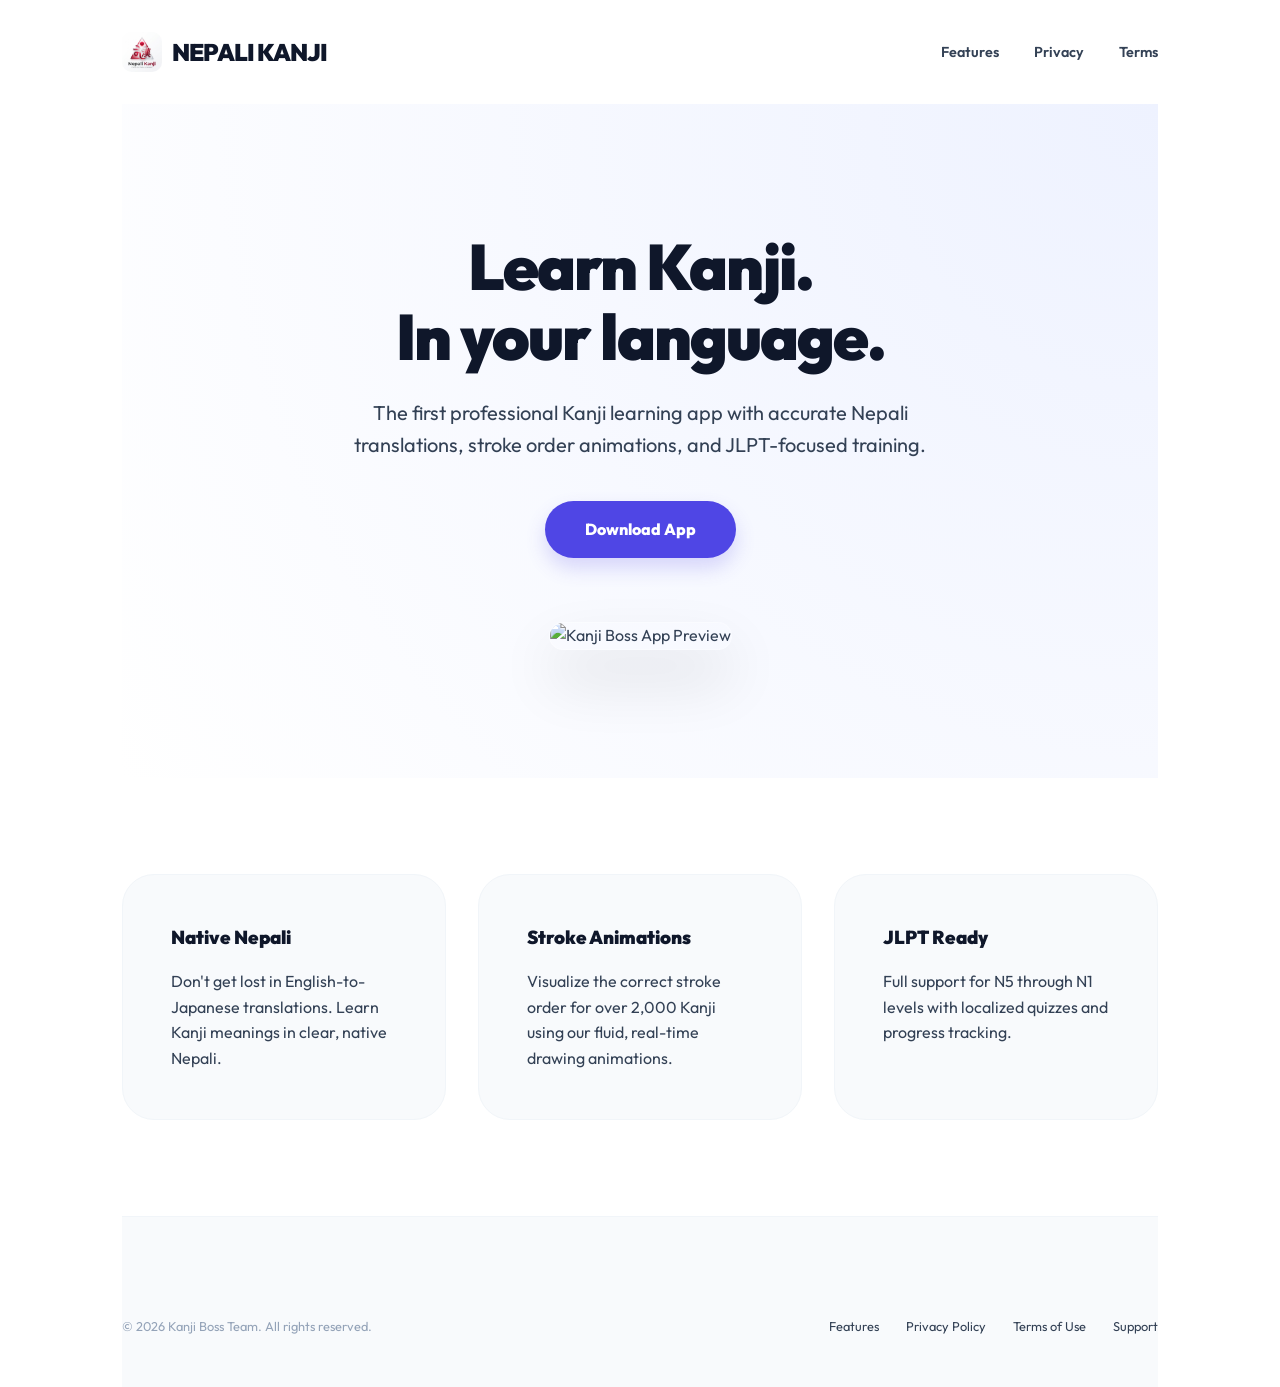
==== index.html @ 3126e60e "Add files via upload" ====
<!DOCTYPE html>
<html lang="en">
<head>
    <meta charset="UTF-8">
    <meta name="viewport" content="width=device-width, initial-scale=1.0">
    <title>Kanji Boss | Master Kanji with Nepali Translations</title>
    <link rel="preconnect" href="https://fonts.googleapis.com">
    <link rel="preconnect" href="https://fonts.gstatic.com" crossorigin>
    <link href="https://fonts.googleapis.com/css2?family=Outfit:wght@100..900&display=swap" rel="stylesheet">
    <link rel="stylesheet" href="style.css">
</head>
<body>
    <div class="container">
        <header>
            <div class="logo">
                <img src="assets/images/logo.png" alt="Kanji Boss Logo">
                <span>NEPALI KANJI</span>
            </div>
            <nav>
                <a href="#features">Features</a>
                <a href="privacy.html">Privacy</a>
                <a href="terms.html">Terms</a>
            </nav>
        </header>

        <section class="hero">
            <h1>Learn Kanji. <br>In your language.</h1>
            <p>The first professional Kanji learning app with accurate Nepali translations, stroke order animations, and JLPT-focused training.</p>
            <a href="#" class="btn">Download App</a>
            <div class="hero-image">
                <img src="assets/images/feature_image.png" alt="Kanji Boss App Preview">
            </div>
        </section>

        <section class="features" id="features">
            <div class="feature-card">
                <h3>Native Nepali</h3>
                <p>Don't get lost in English-to-Japanese translations. Learn Kanji meanings in clear, native Nepali.</p>
            </div>
            <div class="feature-card">
                <h3>Stroke Animations</h3>
                <p>Visualize the correct stroke order for over 2,000 Kanji using our fluid, real-time drawing animations.</p>
            </div>
            <div class="feature-card">
                <h3>JLPT Ready</h3>
                <p>Full support for N5 through N1 levels with localized quizzes and progress tracking.</p>
            </div>
        </section>

        <footer>
            <div class="footer-content">
                <div class="copyright">© <span id="year"></span> Kanji Boss Team. All rights reserved.</div>
                <div class="footer-links">
                    <a href="#features">Features</a>
                    <a href="privacy.html">Privacy Policy</a>
                    <a href="terms.html">Terms of Use</a>
                    <a href="#">Support</a>
                </div>
            </div>
        </footer>
    </div>
    <script>
        document.getElementById('year').textContent = new Date().getFullYear();
    </script>
</body>
</html>
---- style.css ----
:root {
    --primary: #4F46E5;
    --primary-hover: #4338CA;
    --slate-50: #F8FAFC;
    --slate-100: #F1F5F9;
    --slate-800: #1E293B;
    --slate-900: #0F172A;
    --text-main: #334155;
    --white: #FFFFFF;
}

* {
    margin: 0;
    padding: 0;
    box-sizing: border-box;
}

body {
    font-family: 'Outfit', sans-serif;
    line-height: 1.6;
    color: var(--text-main);
    background-color: var(--white);
    overflow-x: hidden;
}

.container {
    max-width: 1100px;
    margin: 0 auto;
    padding: 0 2rem;
}

/* Header */
header {
    padding: 2rem 0;
    display: flex;
    justify-content: space-between;
    align-items: center;
}

.logo {
    font-weight: 900;
    font-size: 1.5rem;
    color: var(--slate-900);
    letter-spacing: -1px;
    display: flex;
    align-items: center;
    gap: 10px;
}

.logo img {
    height: 40px;
    border-radius: 10px;
}

nav a {
    text-decoration: none;
    color: var(--text-main);
    font-weight: 600;
    margin-left: 2rem;
    font-size: 0.9rem;
    transition: color 0.2s;
}

nav a:hover {
    color: var(--primary);
}

/* Hero Section */
.hero {
    padding: 8rem 0;
    text-align: center;
    background: radial-gradient(circle at top right, #EEF2FF, transparent);
}

.hero h1 {
    font-size: 4rem;
    font-weight: 900;
    color: var(--slate-900);
    line-height: 1.1;
    margin-bottom: 1.5rem;
    letter-spacing: -2px;
}

.hero p {
    font-size: 1.25rem;
    color: var(--text-main);
    max-width: 600px;
    margin: 0 auto 2.5rem;
}

.btn {
    display: inline-block;
    background-color: var(--primary);
    color: var(--white);
    padding: 1rem 2.5rem;
    border-radius: 50px;
    text-decoration: none;
    font-weight: 800;
    transition: transform 0.2s, background-color 0.2s;
    box-shadow: 0 10px 20px rgba(79, 70, 229, 0.2);
}

.btn:hover {
    background-color: var(--primary-hover);
    transform: translateY(-2px);
}

/* Hero Image */
.hero-image {
    margin-top: 4rem;
    position: relative;
    max-width: 900px;
    margin-left: auto;
    margin-right: auto;
}

.hero-image img {
    width: 100%;
    height: auto;
    border-radius: 24px;
    box-shadow: 0 30px 60px rgba(0, 0, 0, 0.12);
    border: 1px solid rgba(255, 255, 255, 0.3);
}

/* Features */
.features {
    padding: 6rem 0;
    display: grid;
    grid-template-columns: repeat(auto-fit, minmax(300px, 1fr));
    gap: 2rem;
}

.feature-card {
    padding: 3rem;
    background: var(--slate-50);
    border-radius: 32px;
    border: 1px solid var(--slate-100);
}

.feature-card h3 {
    font-weight: 900;
    margin-bottom: 1rem;
    color: var(--slate-900);
}

/* Footer */
footer {
    padding: 6rem 0 3rem;
    background-color: var(--slate-50);
    border-top: 1px solid var(--slate-100);
}

.footer-content {
    display: flex;
    justify-content: space-between;
    align-items: center;
    flex-wrap: wrap;
    gap: 2rem;
}

.footer-links a {
    text-decoration: none;
    color: var(--text-main);
    font-size: 0.8rem;
    margin-left: 1.5rem;
}

.copyright {
    font-size: 0.8rem;
    color: #94A3B8;
}

/* Legal Pages */
.legal-content {
    padding: 6rem 0;
    max-width: 800px;
    margin: 0 auto;
}

.legal-content h1 {
    font-size: 2.5rem;
    font-weight: 900;
    margin-bottom: 2rem;
}

.legal-content h2 {
    font-size: 1.5rem;
    font-weight: 900;
    margin: 2.5rem 0 1rem;
    color: var(--primary);
}

.legal-content p, .legal-content ul {
    margin-bottom: 1.5rem;
    line-height: 1.8;
}

@media (max-width: 768px) {
    .hero h1 { font-size: 2.5rem; }
    .hero p { font-size: 1rem; }
    header { flex-direction: column; gap: 1rem; }
    nav a { margin: 0 1rem; }
}
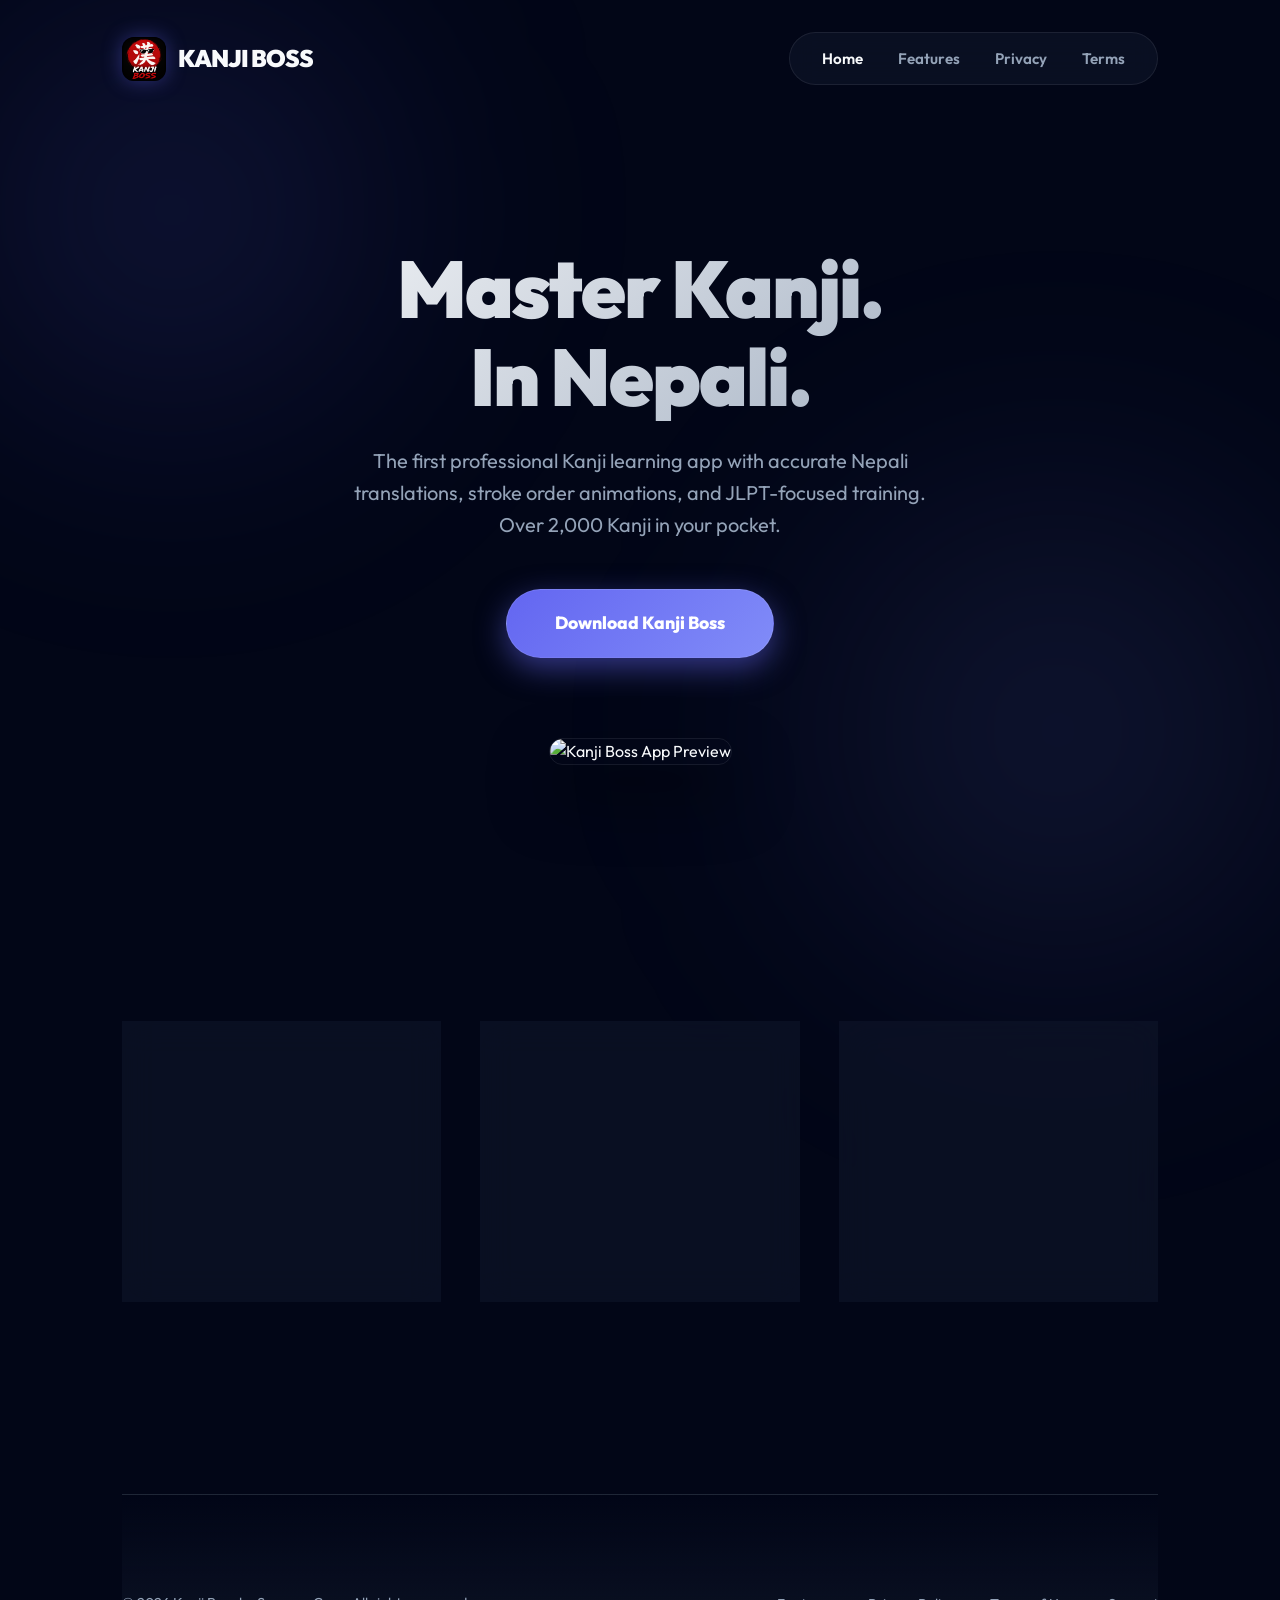
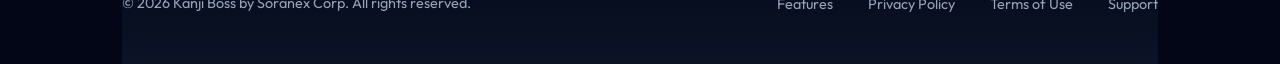
==== commit dfca1b74: "Add files via upload" ====
--- a/index.html
+++ b/index.html
@@ -6,7 +6,7 @@
     <title>Kanji Boss | Master Kanji with Nepali Translations</title>
     <link rel="preconnect" href="https://fonts.googleapis.com">
     <link rel="preconnect" href="https://fonts.gstatic.com" crossorigin>
-    <link href="https://fonts.googleapis.com/css2?family=Outfit:wght@100..900&display=swap" rel="stylesheet">
+    <link href="https://fonts.googleapis.com/css2?family=Outfit:wght@300;400;600;800;900&display=swap" rel="stylesheet">
     <link rel="stylesheet" href="style.css">
 </head>
 <body>
@@ -14,9 +14,10 @@
         <header>
             <div class="logo">
                 <img src="assets/images/logo.png" alt="Kanji Boss Logo">
-                <span>NEPALI KANJI</span>
+                <span>KANJI BOSS</span>
             </div>
             <nav>
+                <a href="index.html" class="active">Home</a>
                 <a href="#features">Features</a>
                 <a href="privacy.html">Privacy</a>
                 <a href="terms.html">Terms</a>
@@ -24,9 +25,9 @@
         </header>
 
         <section class="hero">
-            <h1>Learn Kanji. <br>In your language.</h1>
-            <p>The first professional Kanji learning app with accurate Nepali translations, stroke order animations, and JLPT-focused training.</p>
-            <a href="#" class="btn">Download App</a>
+            <h1>Master Kanji. <br>In Nepali.</h1>
+            <p>The first professional Kanji learning app with accurate Nepali translations, stroke order animations, and JLPT-focused training. Over 2,000 Kanji in your pocket.</p>
+            <a href="#" class="btn">Download Kanji Boss</a>
             <div class="hero-image">
                 <img src="assets/images/feature_image.png" alt="Kanji Boss App Preview">
             </div>
@@ -35,7 +36,7 @@
         <section class="features" id="features">
             <div class="feature-card">
                 <h3>Native Nepali</h3>
-                <p>Don't get lost in English-to-Japanese translations. Learn Kanji meanings in clear, native Nepali.</p>
+                <p>Don't get lost in English-to-Japanese translations. Learn Kanji meanings in clear, native Nepali for faster comprehension.</p>
             </div>
             <div class="feature-card">
                 <h3>Stroke Animations</h3>
@@ -43,18 +44,18 @@
             </div>
             <div class="feature-card">
                 <h3>JLPT Ready</h3>
-                <p>Full support for N5 through N1 levels with localized quizzes and progress tracking.</p>
+                <p>Full support for N5 through N1 levels with localized quizzes, progress tracking, and curated vocabulary lists.</p>
             </div>
         </section>
 
         <footer>
             <div class="footer-content">
-                <div class="copyright">© <span id="year"></span> Kanji Boss Team. All rights reserved.</div>
+                <div class="copyright">© <span id="year"></span> Kanji Boss by Soranex Corp. All rights reserved.</div>
                 <div class="footer-links">
                     <a href="#features">Features</a>
                     <a href="privacy.html">Privacy Policy</a>
                     <a href="terms.html">Terms of Use</a>
-                    <a href="#">Support</a>
+                    <a href="mailto:soranexcorp@gmail.com">Support</a>
                 </div>
             </div>
         </footer>
--- a/style.css
+++ b/style.css
@@ -1,12 +1,15 @@
+@import url('https://fonts.googleapis.com/css2?family=Outfit:wght@300;400;600;800;900&display=swap');
+
 :root {
-    --primary: #4F46E5;
-    --primary-hover: #4338CA;
-    --slate-50: #F8FAFC;
-    --slate-100: #F1F5F9;
-    --slate-800: #1E293B;
-    --slate-900: #0F172A;
-    --text-main: #334155;
-    --white: #FFFFFF;
+    --bg-dark: #020617; /* Very deep slate */
+    --primary: #6366F1; /* Indigo */
+    --primary-glow: rgba(99, 102, 241, 0.5);
+    --secondary: #818CF8;
+    --text-main: #F8FAFC;
+    --text-muted: #94A3B8;
+    
+    --glass-bg: rgba(15, 23, 42, 0.6);
+    --glass-border: rgba(255, 255, 255, 0.08);
 }
 
 * {
@@ -19,8 +22,34 @@
     font-family: 'Outfit', sans-serif;
     line-height: 1.6;
     color: var(--text-main);
-    background-color: var(--white);
+    background-color: var(--bg-dark);
     overflow-x: hidden;
+    position: relative;
+}
+
+/* Background gradient blobs for modern feel */
+body::before, body::after {
+    content: '';
+    position: fixed;
+    border-radius: 50%;
+    filter: blur(120px);
+    z-index: -1;
+}
+
+body::before {
+    top: -10%;
+    left: -10%;
+    width: 600px;
+    height: 600px;
+    background: radial-gradient(circle, rgba(99,102,241,0.2) 0%, rgba(2,6,23,0) 70%);
+}
+
+body::after {
+    bottom: -20%;
+    right: -10%;
+    width: 700px;
+    height: 700px;
+    background: radial-gradient(circle, rgba(129,140,248,0.15) 0%, rgba(2,6,23,0) 70%);
 }
 
 .container {
@@ -40,114 +69,155 @@
 .logo {
     font-weight: 900;
     font-size: 1.5rem;
-    color: var(--slate-900);
+    color: var(--text-main);
     letter-spacing: -1px;
     display: flex;
     align-items: center;
-    gap: 10px;
+    gap: 12px;
 }
 
 .logo img {
-    height: 40px;
-    border-radius: 10px;
+    height: 44px;
+    border-radius: 12px;
+    box-shadow: 0 0 20px rgba(99, 102, 241, 0.4);
+}
+
+nav {
+    background: var(--glass-bg);
+    backdrop-filter: blur(12px);
+    -webkit-backdrop-filter: blur(12px);
+    padding: 0.8rem 2rem;
+    border-radius: 50px;
+    border: 1px solid var(--glass-border);
 }
 
 nav a {
     text-decoration: none;
-    color: var(--text-main);
+    color: var(--text-muted);
     font-weight: 600;
     margin-left: 2rem;
-    font-size: 0.9rem;
-    transition: color 0.2s;
-}
-
-nav a:hover {
-    color: var(--primary);
+    font-size: 0.95rem;
+    transition: color 0.3s ease;
+}
+
+nav a:first-child {
+    margin-left: 0;
+}
+
+nav a:hover, nav a.active {
+    color: var(--text-main);
 }
 
 /* Hero Section */
 .hero {
     padding: 8rem 0;
     text-align: center;
-    background: radial-gradient(circle at top right, #EEF2FF, transparent);
+    position: relative;
 }
 
 .hero h1 {
-    font-size: 4rem;
+    font-size: 5rem;
     font-weight: 900;
-    color: var(--slate-900);
+    color: var(--text-main);
     line-height: 1.1;
     margin-bottom: 1.5rem;
     letter-spacing: -2px;
+    background: linear-gradient(135deg, #FFFFFF 0%, #94A3B8 100%);
+    -webkit-background-clip: text;
+    -webkit-text-fill-color: transparent;
 }
 
 .hero p {
     font-size: 1.25rem;
-    color: var(--text-main);
+    color: var(--text-muted);
     max-width: 600px;
-    margin: 0 auto 2.5rem;
+    margin: 0 auto 3rem;
 }
 
 .btn {
     display: inline-block;
-    background-color: var(--primary);
-    color: var(--white);
-    padding: 1rem 2.5rem;
+    background: linear-gradient(135deg, var(--primary) 0%, var(--secondary) 100%);
+    color: #FFFFFF;
+    padding: 1.2rem 3rem;
     border-radius: 50px;
     text-decoration: none;
     font-weight: 800;
-    transition: transform 0.2s, background-color 0.2s;
-    box-shadow: 0 10px 20px rgba(79, 70, 229, 0.2);
+    font-size: 1.1rem;
+    transition: all 0.3s cubic-bezier(0.25, 0.8, 0.25, 1);
+    box-shadow: 0 10px 30px var(--primary-glow);
+    border: 1px solid rgba(255,255,255,0.1);
 }
 
 .btn:hover {
-    background-color: var(--primary-hover);
-    transform: translateY(-2px);
-}
-
-/* Hero Image */
+    transform: translateY(-3px) scale(1.02);
+    box-shadow: 0 15px 40px rgba(99, 102, 241, 0.6);
+}
+
+/* Hero Image Floating Animation */
+@keyframes float {
+    0% { transform: translateY(0px); }
+    50% { transform: translateY(-20px); }
+    100% { transform: translateY(0px); }
+}
+
 .hero-image {
-    margin-top: 4rem;
+    margin-top: 5rem;
     position: relative;
     max-width: 900px;
     margin-left: auto;
     margin-right: auto;
+    animation: float 6s ease-in-out infinite;
 }
 
 .hero-image img {
     width: 100%;
     height: auto;
     border-radius: 24px;
-    box-shadow: 0 30px 60px rgba(0, 0, 0, 0.12);
-    border: 1px solid rgba(255, 255, 255, 0.3);
+    box-shadow: 0 30px 60px rgba(0, 0, 0, 0.5);
+    border: 1px solid var(--glass-border);
 }
 
 /* Features */
 .features {
-    padding: 6rem 0;
+    padding: 8rem 0;
     display: grid;
     grid-template-columns: repeat(auto-fit, minmax(300px, 1fr));
-    gap: 2rem;
+    gap: 2.5rem;
 }
 
 .feature-card {
     padding: 3rem;
-    background: var(--slate-50);
+    background: var(--glass-bg);
+    backdrop-filter: blur(16px);
+    -webkit-backdrop-filter: blur(16px);
     border-radius: 32px;
-    border: 1px solid var(--slate-100);
+    border: 1px solid var(--glass-border);
+    transition: transform 0.4s ease, border-color 0.4s ease;
+}
+
+.feature-card:hover {
+    transform: translateY(-10px);
+    border-color: rgba(99, 102, 241, 0.4);
+    box-shadow: 0 20px 40px rgba(0,0,0,0.3), inset 0 0 20px rgba(99, 102, 241, 0.05);
 }
 
 .feature-card h3 {
     font-weight: 900;
+    font-size: 1.5rem;
     margin-bottom: 1rem;
-    color: var(--slate-900);
+    color: var(--text-main);
+}
+
+.feature-card p {
+    color: var(--text-muted);
 }
 
 /* Footer */
 footer {
     padding: 6rem 0 3rem;
-    background-color: var(--slate-50);
-    border-top: 1px solid var(--slate-100);
+    margin-top: 4rem;
+    background: linear-gradient(to top, rgba(15,23,42,0.8) 0%, transparent 100%);
+    border-top: 1px solid var(--glass-border);
 }
 
 .footer-content {
@@ -160,14 +230,19 @@
 
 .footer-links a {
     text-decoration: none;
-    color: var(--text-main);
-    font-size: 0.8rem;
-    margin-left: 1.5rem;
+    color: var(--text-muted);
+    font-size: 0.9rem;
+    margin-left: 2rem;
+    transition: color 0.2s;
+}
+
+.footer-links a:hover {
+    color: var(--text-main);
 }
 
 .copyright {
-    font-size: 0.8rem;
-    color: #94A3B8;
+    font-size: 0.9rem;
+    color: var(--text-muted);
 }
 
 /* Legal Pages */
@@ -178,26 +253,66 @@
 }
 
 .legal-content h1 {
-    font-size: 2.5rem;
+    font-size: 3.5rem;
     font-weight: 900;
+    margin-bottom: 1rem;
+    background: linear-gradient(135deg, #FFFFFF 0%, #94A3B8 100%);
+    -webkit-background-clip: text;
+    -webkit-text-fill-color: transparent;
+}
+
+.legal-meta {
+    color: var(--primary);
+    font-weight: 600;
+    margin-bottom: 4rem;
+    font-size: 1.1rem;
+}
+
+.legal-section {
+    background: var(--glass-bg);
+    backdrop-filter: blur(16px);
+    -webkit-backdrop-filter: blur(16px);
+    border-radius: 24px;
+    border: 1px solid var(--glass-border);
+    padding: 2.5rem;
     margin-bottom: 2rem;
-}
-
-.legal-content h2 {
+    transition: border-color 0.3s;
+}
+
+.legal-section:hover {
+    border-color: rgba(99, 102, 241, 0.3);
+}
+
+.legal-section h2 {
     font-size: 1.5rem;
-    font-weight: 900;
-    margin: 2.5rem 0 1rem;
-    color: var(--primary);
-}
-
-.legal-content p, .legal-content ul {
-    margin-bottom: 1.5rem;
+    font-weight: 800;
+    margin-bottom: 1.2rem;
+    color: var(--text-main);
+}
+
+.legal-section p, .legal-section ul {
+    color: var(--text-muted);
+    margin-bottom: 1rem;
     line-height: 1.8;
 }
 
+.legal-section a {
+    color: var(--secondary);
+    text-decoration: none;
+    transition: opacity 0.2s;
+}
+
+.legal-section a:hover {
+    opacity: 0.8;
+    text-decoration: underline;
+}
+
 @media (max-width: 768px) {
-    .hero h1 { font-size: 2.5rem; }
+    .hero h1 { font-size: 3rem; }
     .hero p { font-size: 1rem; }
-    header { flex-direction: column; gap: 1rem; }
-    nav a { margin: 0 1rem; }
-}
+    header { flex-direction: column; gap: 2rem; }
+    nav { width: 100%; display: flex; justify-content: space-between; padding: 1rem; }
+    nav a { margin-left: 0; }
+    .legal-content h1 { font-size: 2.5rem; }
+    .legal-section { padding: 1.5rem; }
+}
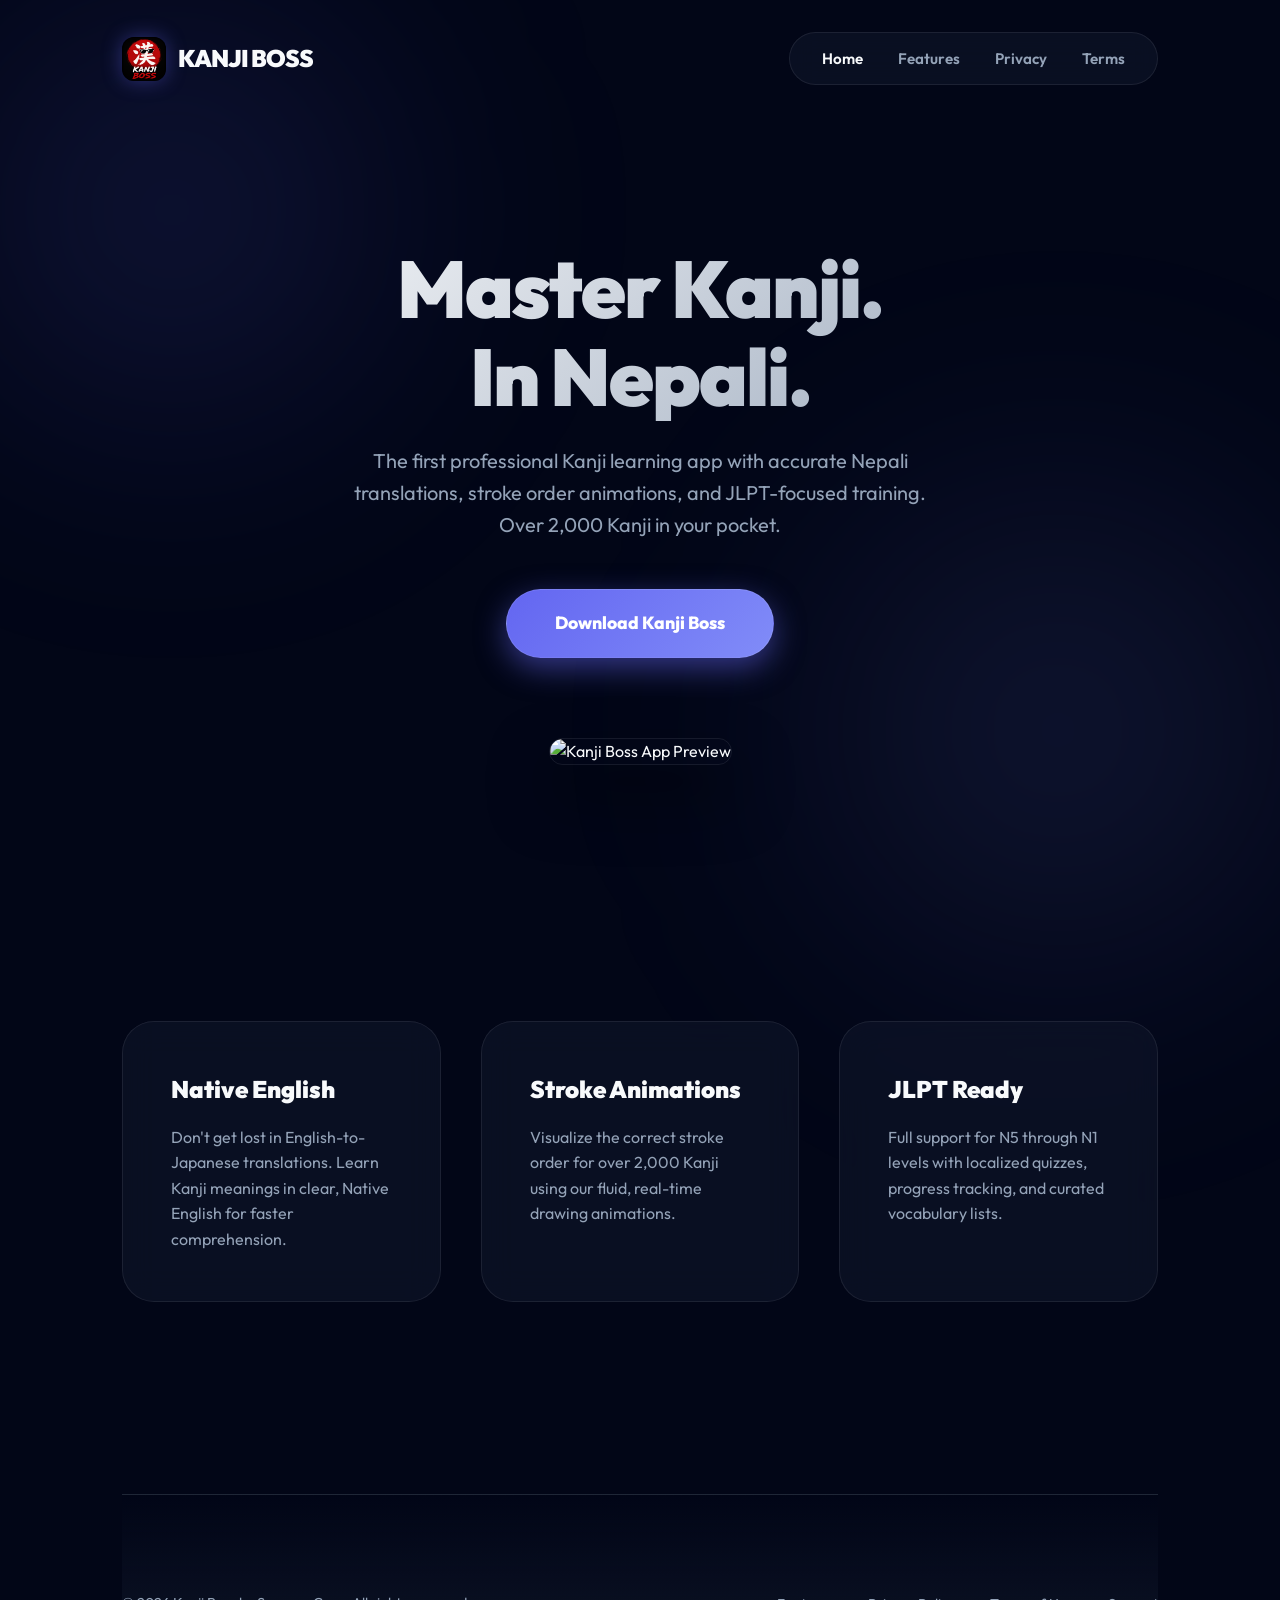
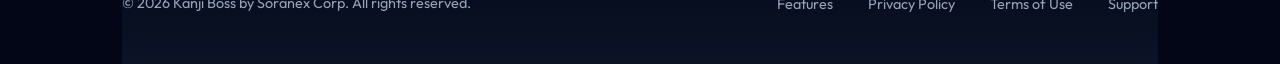
==== commit fa8525e4: "Update index.html" ====
--- a/index.html
+++ b/index.html
@@ -35,8 +35,8 @@
 
         <section class="features" id="features">
             <div class="feature-card">
-                <h3>Native Nepali</h3>
-                <p>Don't get lost in English-to-Japanese translations. Learn Kanji meanings in clear, native Nepali for faster comprehension.</p>
+                <h3>Native English</h3>
+                <p>Don't get lost in English-to-Japanese translations. Learn Kanji meanings in clear, Native English for faster comprehension.</p>
             </div>
             <div class="feature-card">
                 <h3>Stroke Animations</h3>
--- a/style.css
+++ b/style.css
@@ -245,7 +245,7 @@
     color: var(--text-muted);
 }
 
-/* Legal Pages */
+/* Legal Pages (Styled to match the Flutter App's exact layout) */
 .legal-content {
     padding: 6rem 0;
     max-width: 800px;
@@ -253,47 +253,46 @@
 }
 
 .legal-content h1 {
-    font-size: 3.5rem;
-    font-weight: 900;
-    margin-bottom: 1rem;
-    background: linear-gradient(135deg, #FFFFFF 0%, #94A3B8 100%);
-    -webkit-background-clip: text;
-    -webkit-text-fill-color: transparent;
+    font-size: 20px;
+    font-weight: 900;
+    margin-bottom: 8px;
+    color: var(--text-main);
 }
 
 .legal-meta {
-    color: var(--primary);
-    font-weight: 600;
-    margin-bottom: 4rem;
-    font-size: 1.1rem;
+    color: var(--text-muted);
+    font-size: 12px;
+    margin-bottom: 24px;
 }
 
 .legal-section {
-    background: var(--glass-bg);
-    backdrop-filter: blur(16px);
-    -webkit-backdrop-filter: blur(16px);
-    border-radius: 24px;
-    border: 1px solid var(--glass-border);
-    padding: 2.5rem;
-    margin-bottom: 2rem;
-    transition: border-color 0.3s;
-}
-
-.legal-section:hover {
-    border-color: rgba(99, 102, 241, 0.3);
+    margin-bottom: 24px;
 }
 
 .legal-section h2 {
-    font-size: 1.5rem;
-    font-weight: 800;
-    margin-bottom: 1.2rem;
-    color: var(--text-main);
+    font-size: 16px;
+    font-weight: 900;
+    margin-bottom: 8px;
+    color: #818CF8; /* Dark mode primary color from app */
 }
 
 .legal-section p, .legal-section ul {
-    color: var(--text-muted);
-    margin-bottom: 1rem;
-    line-height: 1.8;
+    color: rgba(255, 255, 255, 0.7); /* white70 from app */
+    font-size: 14px;
+    margin-bottom: 16px;
+    line-height: 1.6;
+}
+
+.legal-section ul {
+    list-style-type: none;
+}
+
+.legal-section li {
+    margin-bottom: 4px;
+}
+
+.legal-section li::before {
+    content: "- ";
 }
 
 .legal-section a {
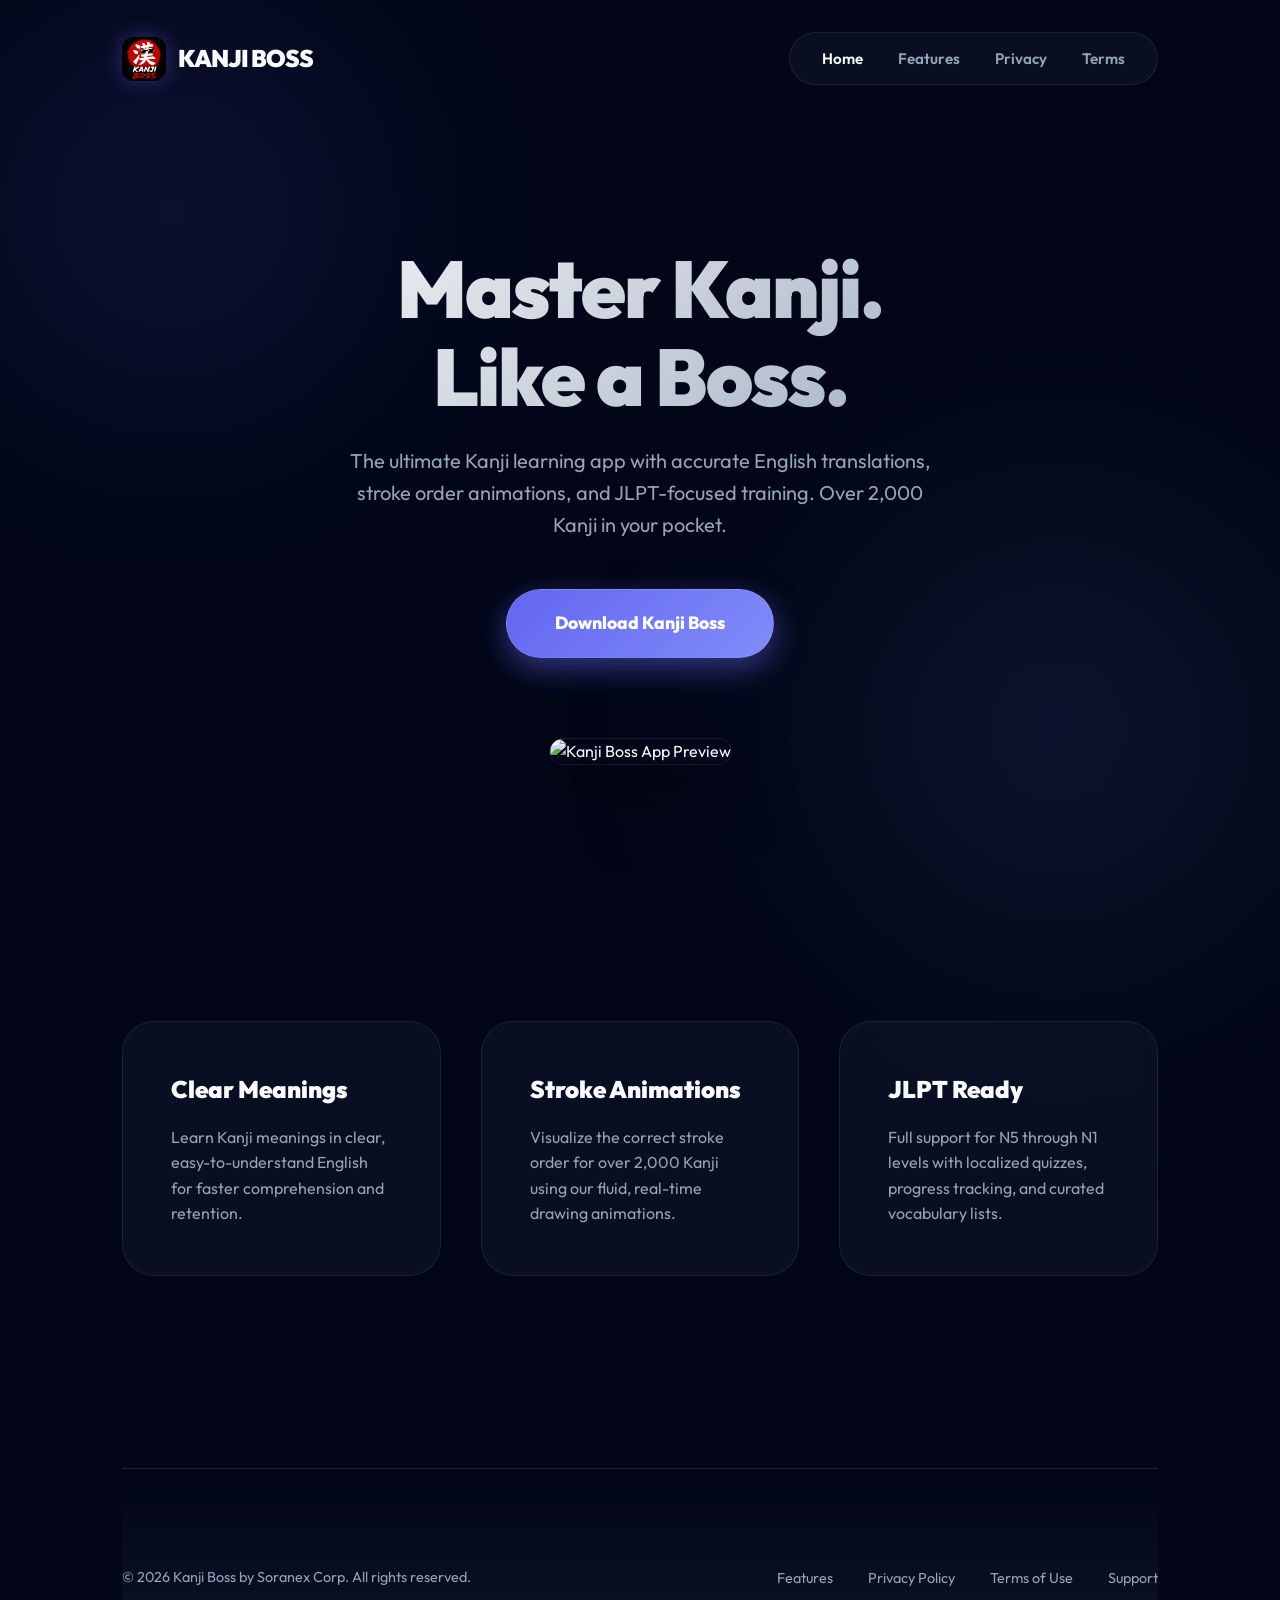
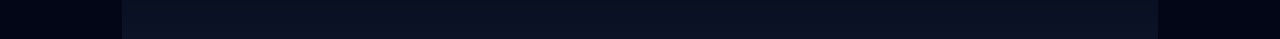
==== commit 4d954f54: "Add files via upload" ====
--- a/index.html
+++ b/index.html
@@ -3,7 +3,7 @@
 <head>
     <meta charset="UTF-8">
     <meta name="viewport" content="width=device-width, initial-scale=1.0">
-    <title>Kanji Boss | Master Kanji with Nepali Translations</title>
+    <title>Kanji Boss | Master Kanji</title>
     <link rel="preconnect" href="https://fonts.googleapis.com">
     <link rel="preconnect" href="https://fonts.gstatic.com" crossorigin>
     <link href="https://fonts.googleapis.com/css2?family=Outfit:wght@300;400;600;800;900&display=swap" rel="stylesheet">
@@ -25,8 +25,8 @@
         </header>
 
         <section class="hero">
-            <h1>Master Kanji. <br>In Nepali.</h1>
-            <p>The first professional Kanji learning app with accurate Nepali translations, stroke order animations, and JLPT-focused training. Over 2,000 Kanji in your pocket.</p>
+            <h1>Master Kanji. <br>Like a Boss.</h1>
+            <p>The ultimate Kanji learning app with accurate English translations, stroke order animations, and JLPT-focused training. Over 2,000 Kanji in your pocket.</p>
             <a href="#" class="btn">Download Kanji Boss</a>
             <div class="hero-image">
                 <img src="assets/images/feature_image.png" alt="Kanji Boss App Preview">
@@ -35,8 +35,8 @@
 
         <section class="features" id="features">
             <div class="feature-card">
-                <h3>Native English</h3>
-                <p>Don't get lost in English-to-Japanese translations. Learn Kanji meanings in clear, Native English for faster comprehension.</p>
+                <h3>Clear Meanings</h3>
+                <p>Learn Kanji meanings in clear, easy-to-understand English for faster comprehension and retention.</p>
             </div>
             <div class="feature-card">
                 <h3>Stroke Animations</h3>
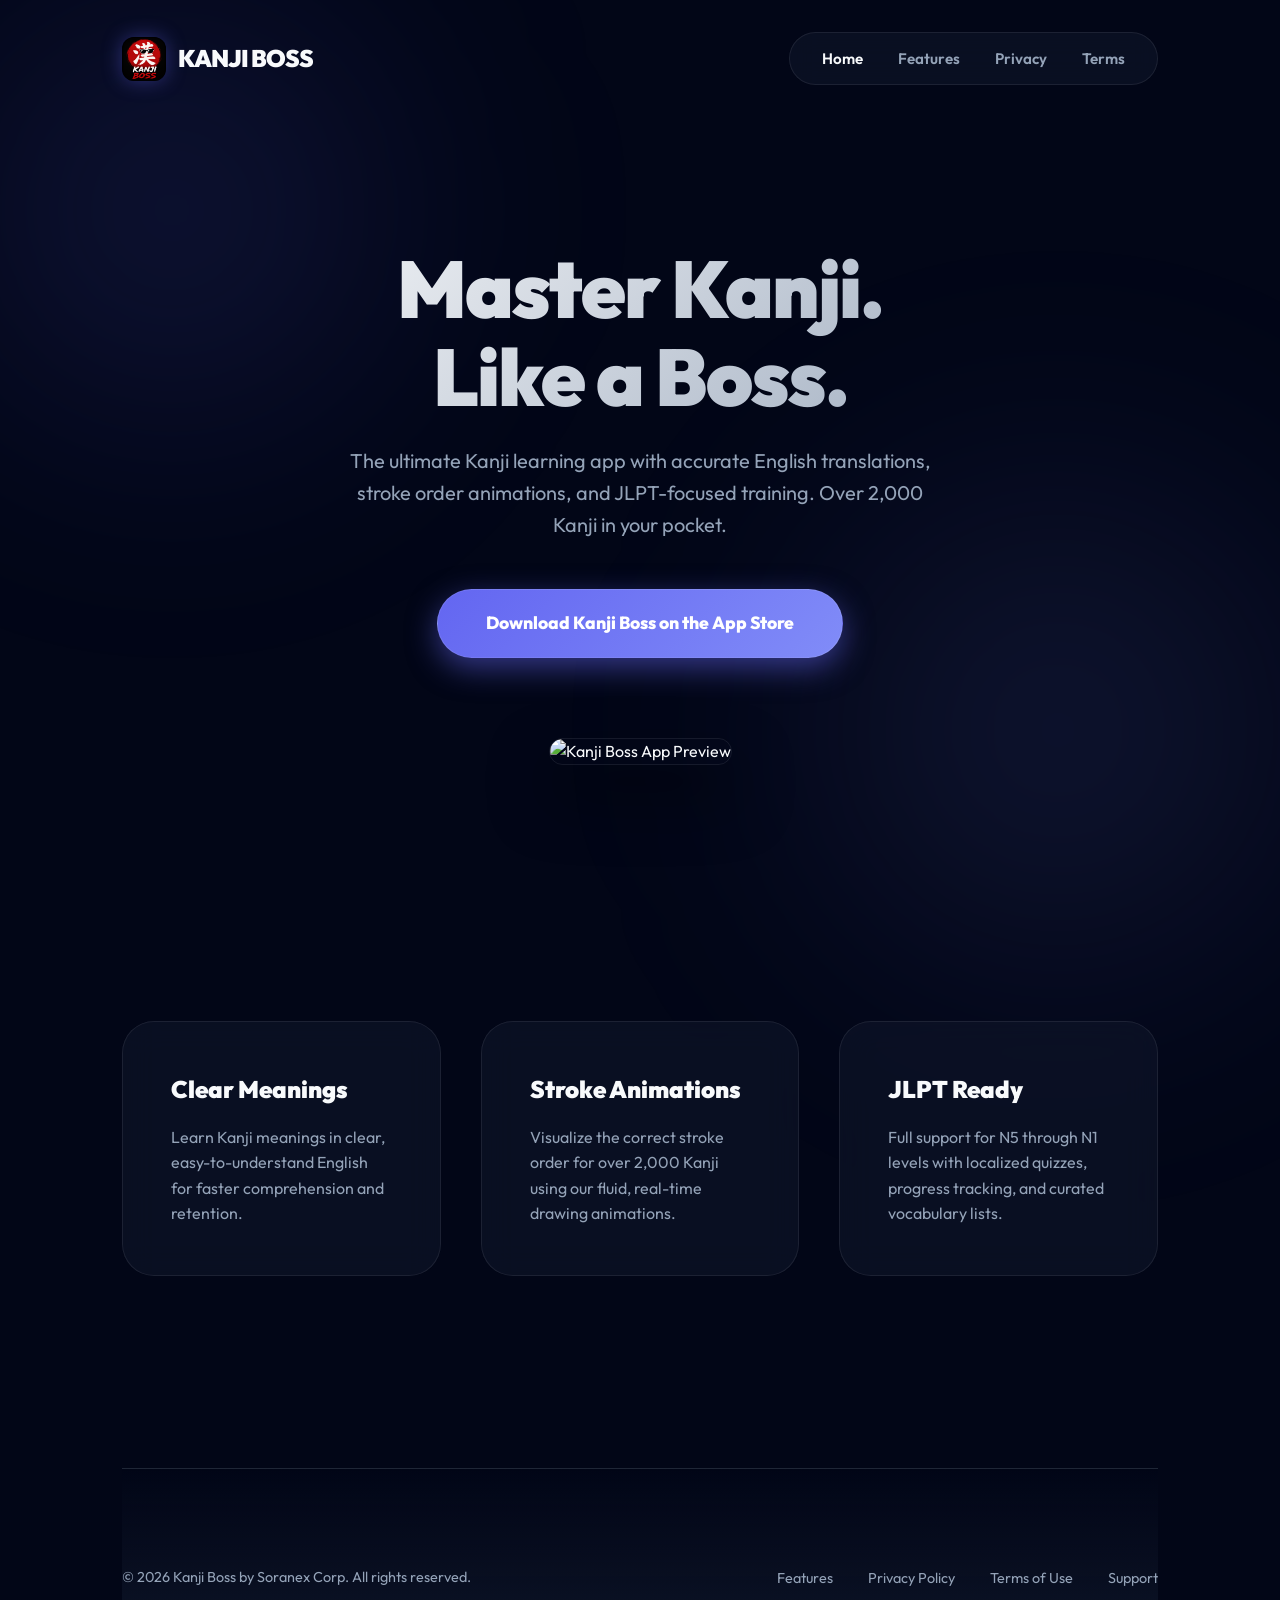
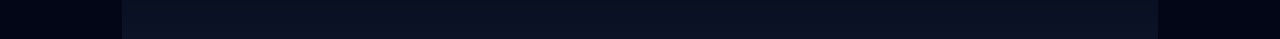
==== commit 4ccb2b5c: "Update index.html" ====
--- a/index.html
+++ b/index.html
@@ -27,7 +27,7 @@
         <section class="hero">
             <h1>Master Kanji. <br>Like a Boss.</h1>
             <p>The ultimate Kanji learning app with accurate English translations, stroke order animations, and JLPT-focused training. Over 2,000 Kanji in your pocket.</p>
-            <a href="#" class="btn">Download Kanji Boss</a>
+           <a href="https://apps.apple.com/jp/app/kanji-boss-japanese-kanji/id6786220674?l=en-US" class="btn">Download Kanji Boss on the App Store</a>
             <div class="hero-image">
                 <img src="assets/images/feature_image.png" alt="Kanji Boss App Preview">
             </div>
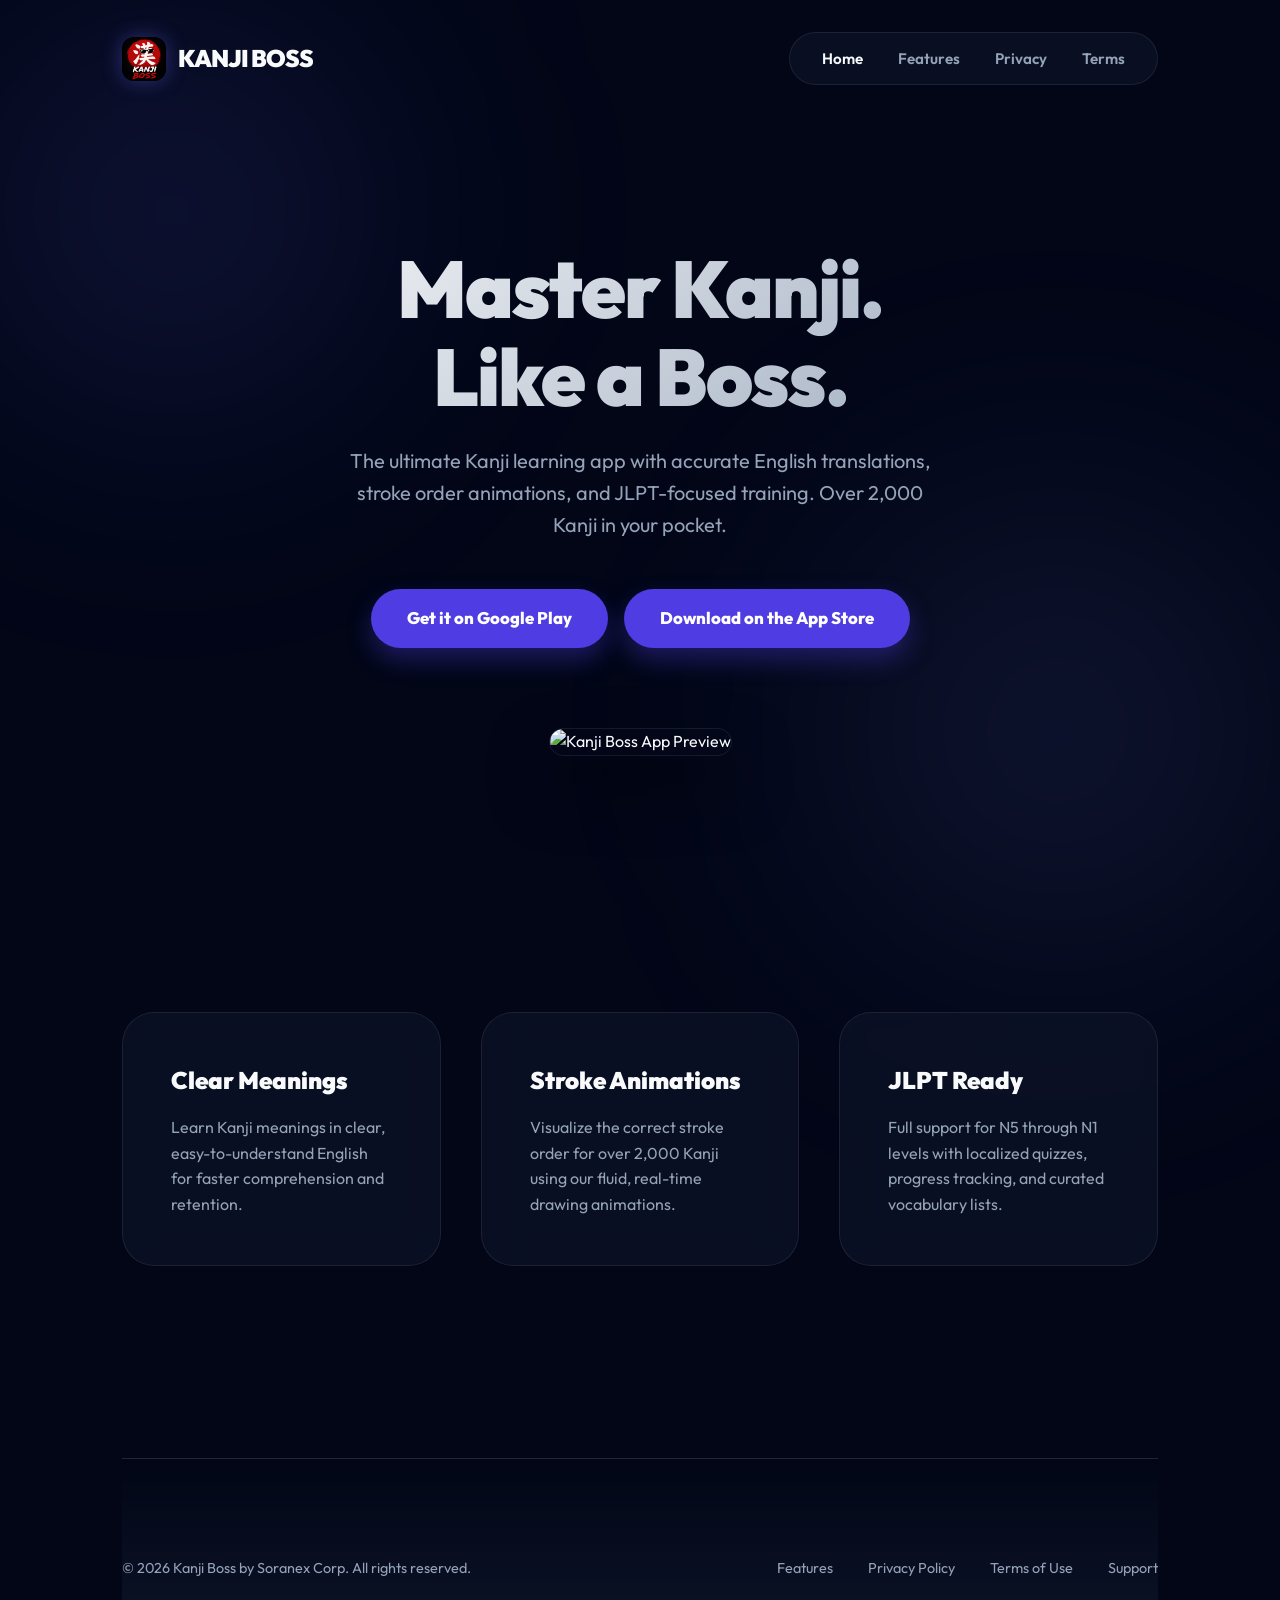
==== commit b2199bd7: "Update index.html" ====
--- a/index.html
+++ b/index.html
@@ -8,6 +8,45 @@
     <link rel="preconnect" href="https://fonts.gstatic.com" crossorigin>
     <link href="https://fonts.googleapis.com/css2?family=Outfit:wght@300;400;600;800;900&display=swap" rel="stylesheet">
     <link rel="stylesheet" href="style.css">
+    
+    <!-- Custom styling to match the image buttons -->
+    <style>
+        .cta-buttons {
+            display: flex;
+            gap: 16px;
+            justify-content: center;
+            align-items: center;
+            flex-wrap: wrap;
+            margin: 28px 0;
+        }
+
+        .btn-store {
+            background-color: #4f3ce3;
+            color: #ffffff;
+            font-family: 'Outfit', sans-serif;
+            font-weight: 800;
+            font-size: 1.05rem;
+            padding: 16px 36px;
+            border-radius: 50px;
+            text-decoration: none;
+            display: inline-flex;
+            align-items: center;
+            justify-content: center;
+            box-shadow: 0 12px 24px rgba(79, 60, 227, 0.35);
+            transition: all 0.25s ease;
+        }
+
+        .btn-store:hover {
+            transform: translateY(-2px);
+            box-shadow: 0 16px 30px rgba(79, 60, 227, 0.45);
+            background-color: #4331d4;
+        }
+
+        .btn-store:active {
+            transform: translateY(0);
+            box-shadow: 0 8px 18px rgba(79, 60, 227, 0.3);
+        }
+    </style>
 </head>
 <body>
     <div class="container">
@@ -27,7 +66,13 @@
         <section class="hero">
             <h1>Master Kanji. <br>Like a Boss.</h1>
             <p>The ultimate Kanji learning app with accurate English translations, stroke order animations, and JLPT-focused training. Over 2,000 Kanji in your pocket.</p>
-           <a href="https://apps.apple.com/jp/app/kanji-boss-japanese-kanji/id6786220674?l=en-US" class="btn">Download Kanji Boss on the App Store</a>
+            
+            <!-- Store Buttons -->
+            <div class="cta-buttons">
+                <a href="https://play.google.com/store/apps/details?id=kanjiboss.app" class="btn-store">Get it on Google Play</a>
+                <a href="https://apps.apple.com/jp/app/kanji-boss-japanese-kanji/id6786220674?l=en-US" class="btn-store">Download on the App Store</a>
+            </div>
+
             <div class="hero-image">
                 <img src="assets/images/feature_image.png" alt="Kanji Boss App Preview">
             </div>
@@ -55,7 +100,7 @@
                     <a href="#features">Features</a>
                     <a href="privacy.html">Privacy Policy</a>
                     <a href="terms.html">Terms of Use</a>
-                    <a href="mailto:soranexcorp@gmail.com">Support</a>
+                    <a href="mailto:kanjibossapp@gmail.com">Support</a>
                 </div>
             </div>
         </footer>
